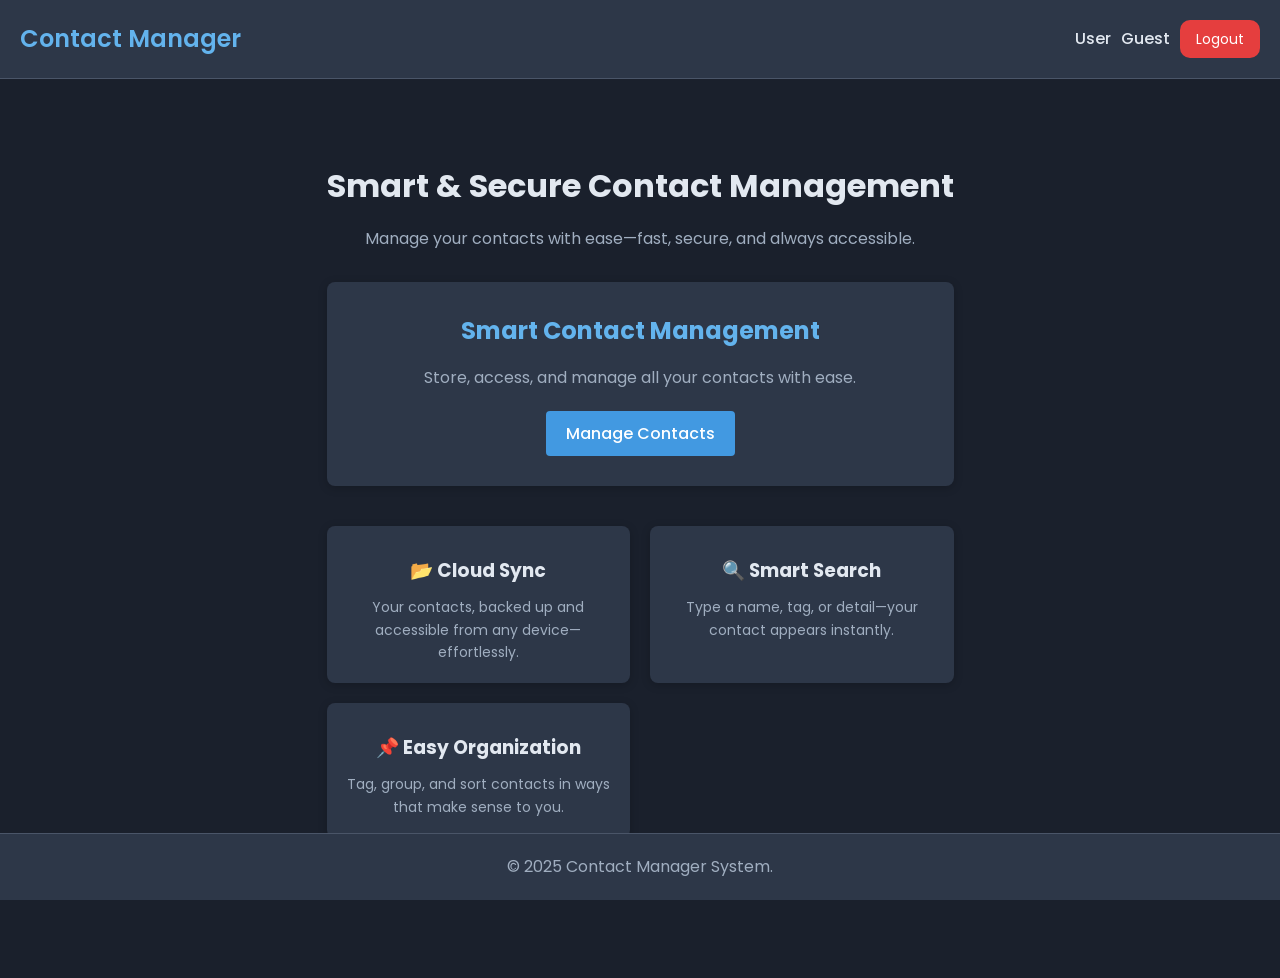
==== amar.flores/oAuth2login/src/main/resources/templates/index.html @ 1e6b55e6 "Updated CRUD methods" ====
<!DOCTYPE html>
<html xmlns:th="http://www.thymeleaf.org">
<head>
    <title>Contact Manager</title>
    <meta charset="UTF-8">
    <meta name="viewport" content="width=device-width, initial-scale=1.0">
    <link href="https://fonts.googleapis.com/css2?family=Poppins:wght@400;500;600&display=swap" rel="stylesheet">
    <style>
        * {
            margin: 0;
            padding: 0;
            box-sizing: border-box;
        }

        body {
            font-family: 'Poppins', sans-serif;
            background-color: #1a202c; /* Dark background */
            color: #e2e8f0; /* Light text */
            line-height: 1.6;
            display: flex;
            flex-direction: column;
            min-height: 100vh;
        }

        .header {
            width: 100%;
            background-color: #2d3748; /* Dark header */
            display: flex;
            justify-content: space-between;
            align-items: center;
            padding: 20px;
            border-bottom: 1px solid #4a5568;
            position: fixed;
            top: 0;
            left: 0;
            right: 0;
            z-index: 1000;
        }

        .logo {
            font-size: 24px;
            font-weight: 600;
            color: #63b3ed; /* Light blue */
        }

        .user-info {
            display: flex;
            align-items: center;
            gap: 10px;
        }

        .user-name {
            font-weight: 500;
            color: #e2e8f0;
        }

        .logout-btn {
            background-color: #e53e3e;
            color: white;
            border: none;
            padding: 8px 16px;
            border-radius: 10px;
            cursor: pointer;
            text-decoration: none;
            font-size: 14px;
            transition: background 0.3s;
        }

        .logout-btn:hover {
            background-color: #c53030;
        }

        .container {
            flex: 1;
            max-width: 1000px;
            margin: 100px auto 80px; /* Adjusted margin for fixed header/footer */
            padding: 20px;
        }

        .footer {
            width: 100%;
            background-color: #2d3748;
            text-align: center;
            padding: 20px 0;
            border-top: 1px solid #4a5568;
            position: fixed;
            bottom: 0;
            left: 0;
            right: 0;
            color: #a0aec0;
        }

        .main-content {
            text-align: center;
            margin: 40px 0;
        }

        h1 {
            font-size: 32px;
            margin-bottom: 15px;
            color: #e2e8f0;
            text-align: center;
        }

        .subtitle {
            color: #a0aec0;
            margin-bottom: 30px;
            font-size: 16px;
            text-align: center;
        }

        .contact-card {
            background: #2d3748;
            border-radius: 8px;
            padding: 30px;
            margin: 30px 0;
            box-shadow: 0 2px 10px rgba(0, 0, 0, 0.2);
            text-align: center;
        }

        .contact-card h2 {
            font-size: 24px;
            margin-bottom: 15px;
            color: #63b3ed;
        }

        .contact-card p {
            margin-bottom: 20px;
            color: #a0aec0;
        }

        .btn {
            display: inline-block;
            padding: 10px 20px;
            background-color: #4299e1;
            color: white;
            text-decoration: none;
            border-radius: 4px;
            font-weight: 500;
            transition: background-color 0.3s;
        }

        .btn:hover {
            background-color: #3182ce;
        }

        .features {
            display: grid;
            grid-template-columns: repeat(auto-fit, minmax(250px, 1fr));
            gap: 20px;
            margin: 40px 0;
        }

        .feature {
            background: #2d3748;
            padding: 20px;
            border-radius: 8px;
            text-align: center;
            box-shadow: 0 2px 10px rgba(0, 0, 0, 0.2);
            transition: transform 0.2s;
        }

        .feature:hover {
            transform: translateY(-5px);
        }

        .feature h3 {
            margin: 10px 0;
            color: #e2e8f0;
        }

        .feature p {
            color: #a0aec0;
            font-size: 14px;
        }

        @media (max-width: 768px) {
            .header {
                flex-direction: column;
                gap: 15px;
                text-align: center;
                padding: 15px;
            }
        }
    </style>
</head>
<body>
<header class="header">
    <div class="logo">Contact Manager</div>
    <div class="user-info">
        <div class="user-name" th:if="${#authentication != null and #authentication.principal != null}"
             th:text="${#authentication.principal.attributes != null ? #authentication.principal.attributes.name : 'User'}">
            User
        </div>
        <div class="user-name" th:unless="${#authentication != null and #authentication.principal != null}">
            Guest
        </div>
        <a href="/logout" class="logout-btn">Logout</a>
    </div>
</header>

<div class="container">
    <main class="main-content">
        <h1>Smart & Secure Contact Management</h1>
        <p class="subtitle">Manage your contacts with ease—fast, secure, and always accessible.</p>

        <div class="contact-card">
            <h2>Smart Contact Management</h2>
            <p>Store, access, and manage all your contacts with ease.</p>
            <a href="/contacts/contacts-ui" class="btn">Manage Contacts</a>
        </div>

        <div class="features">
            <div class="feature">
                <h3>📂 Cloud Sync</h3>
                <p>Your contacts, backed up and accessible from any device—effortlessly.</p>
            </div>
            <div class="feature">
                <h3>🔍 Smart Search</h3>
                <p>Type a name, tag, or detail—your contact appears instantly.</p>
            </div>
            <div class="feature">
                <h3>📌 Easy Organization</h3>
                <p>Tag, group, and sort contacts in ways that make sense to you.</p>
            </div>
        </div>

    </main>
</div>

<footer class="footer">
    <p>© 2025 Contact Manager System.</p>
</footer>
</body>
</html>
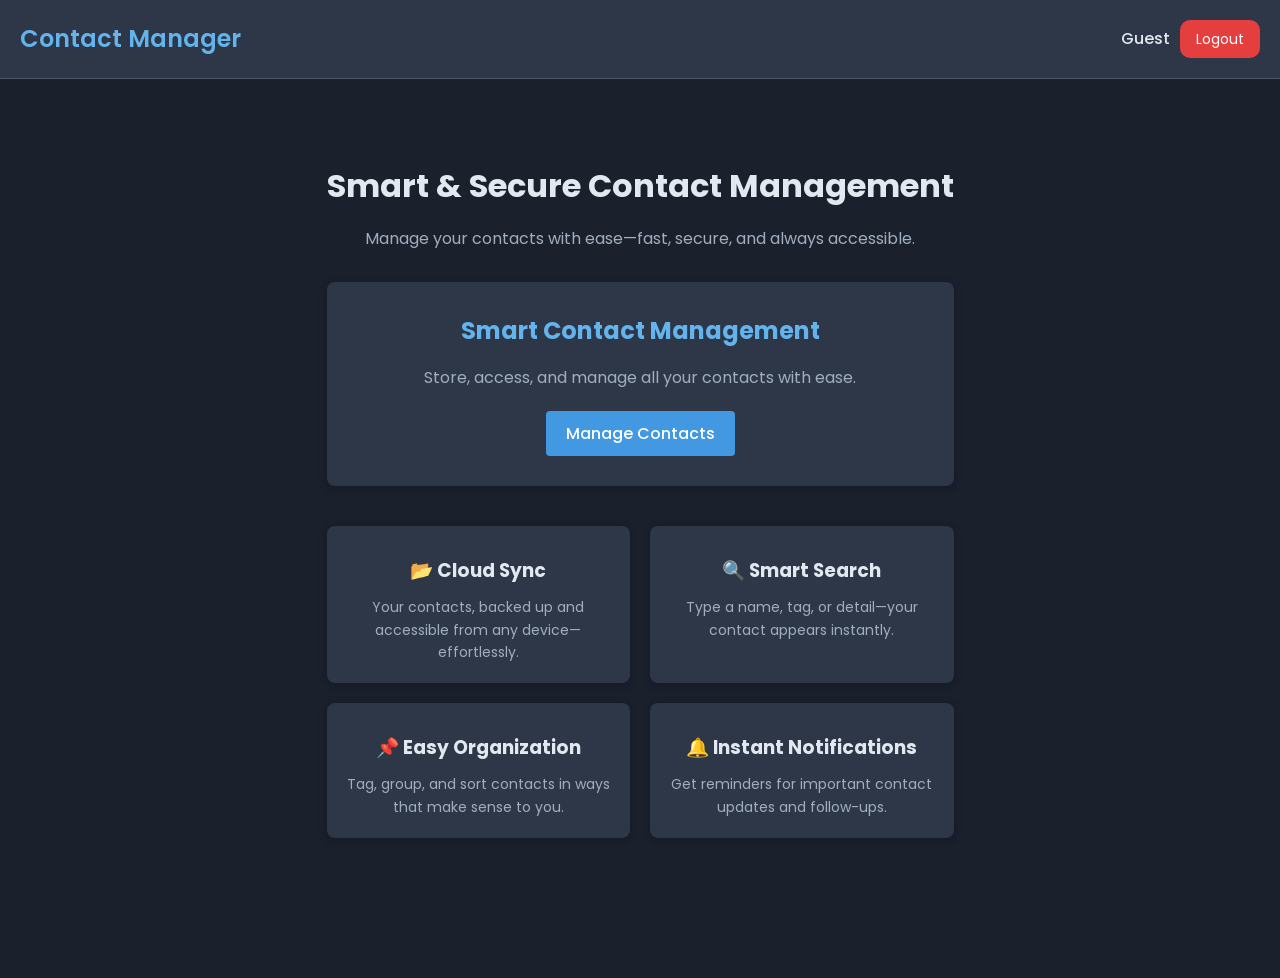
==== commit a4fc6b2c: "Updated project configuration and fixed Spring Boot setup" ====
--- a/amar.flores/oAuth2login/src/main/resources/templates/index.html
+++ b/amar.flores/oAuth2login/src/main/resources/templates/index.html
@@ -188,14 +188,18 @@
 <header class="header">
     <div class="logo">Contact Manager</div>
     <div class="user-info">
-        <div class="user-name" th:if="${#authentication != null and #authentication.principal != null}"
-             th:text="${#authentication.principal.attributes != null ? #authentication.principal.attributes.name : 'User'}">
-            User
+        <i class="fas fa-user"></i>
+        <div class="user-name">
+        <span th:text="${#authentication != null and #authentication.principal != null ?
+                        (#authentication.principal.attributes != null and #authentication.principal.attributes.name != null ?
+                        #authentication.principal.attributes.name : #authentication.principal.name) : 'Guest'}">
+            Guest
+        </span>
         </div>
-        <div class="user-name" th:unless="${#authentication != null and #authentication.principal != null}">
-            Guest
-        </div>
-        <a href="/logout" class="logout-btn">Logout</a>
+        <a th:if="${#authentication != null and #authentication.principal != null}"
+           href="/logout" class="logout-btn">
+            <i class="fas fa-sign-out-alt"></i>
+            Logout</a>
     </div>
 </header>
 
@@ -207,7 +211,9 @@
         <div class="contact-card">
             <h2>Smart Contact Management</h2>
             <p>Store, access, and manage all your contacts with ease.</p>
-            <a href="/contacts/contacts-ui" class="btn">Manage Contacts</a>
+            <a href="/contacts/contacts-ui" class="btn">
+                <i class="fas fa-address-book"></i>
+                Manage Contacts</a>
         </div>
 
         <div class="features">
@@ -223,13 +229,13 @@
                 <h3>📌 Easy Organization</h3>
                 <p>Tag, group, and sort contacts in ways that make sense to you.</p>
             </div>
+            <div class="feature">
+                <h3>🔔 Instant Notifications</h3>
+                <p>Get reminders for important contact updates and follow-ups.</p>
+            </div>
         </div>
 
     </main>
 </div>
-
-<footer class="footer">
-    <p>© 2025 Contact Manager System.</p>
-</footer>
 </body>
 </html>
